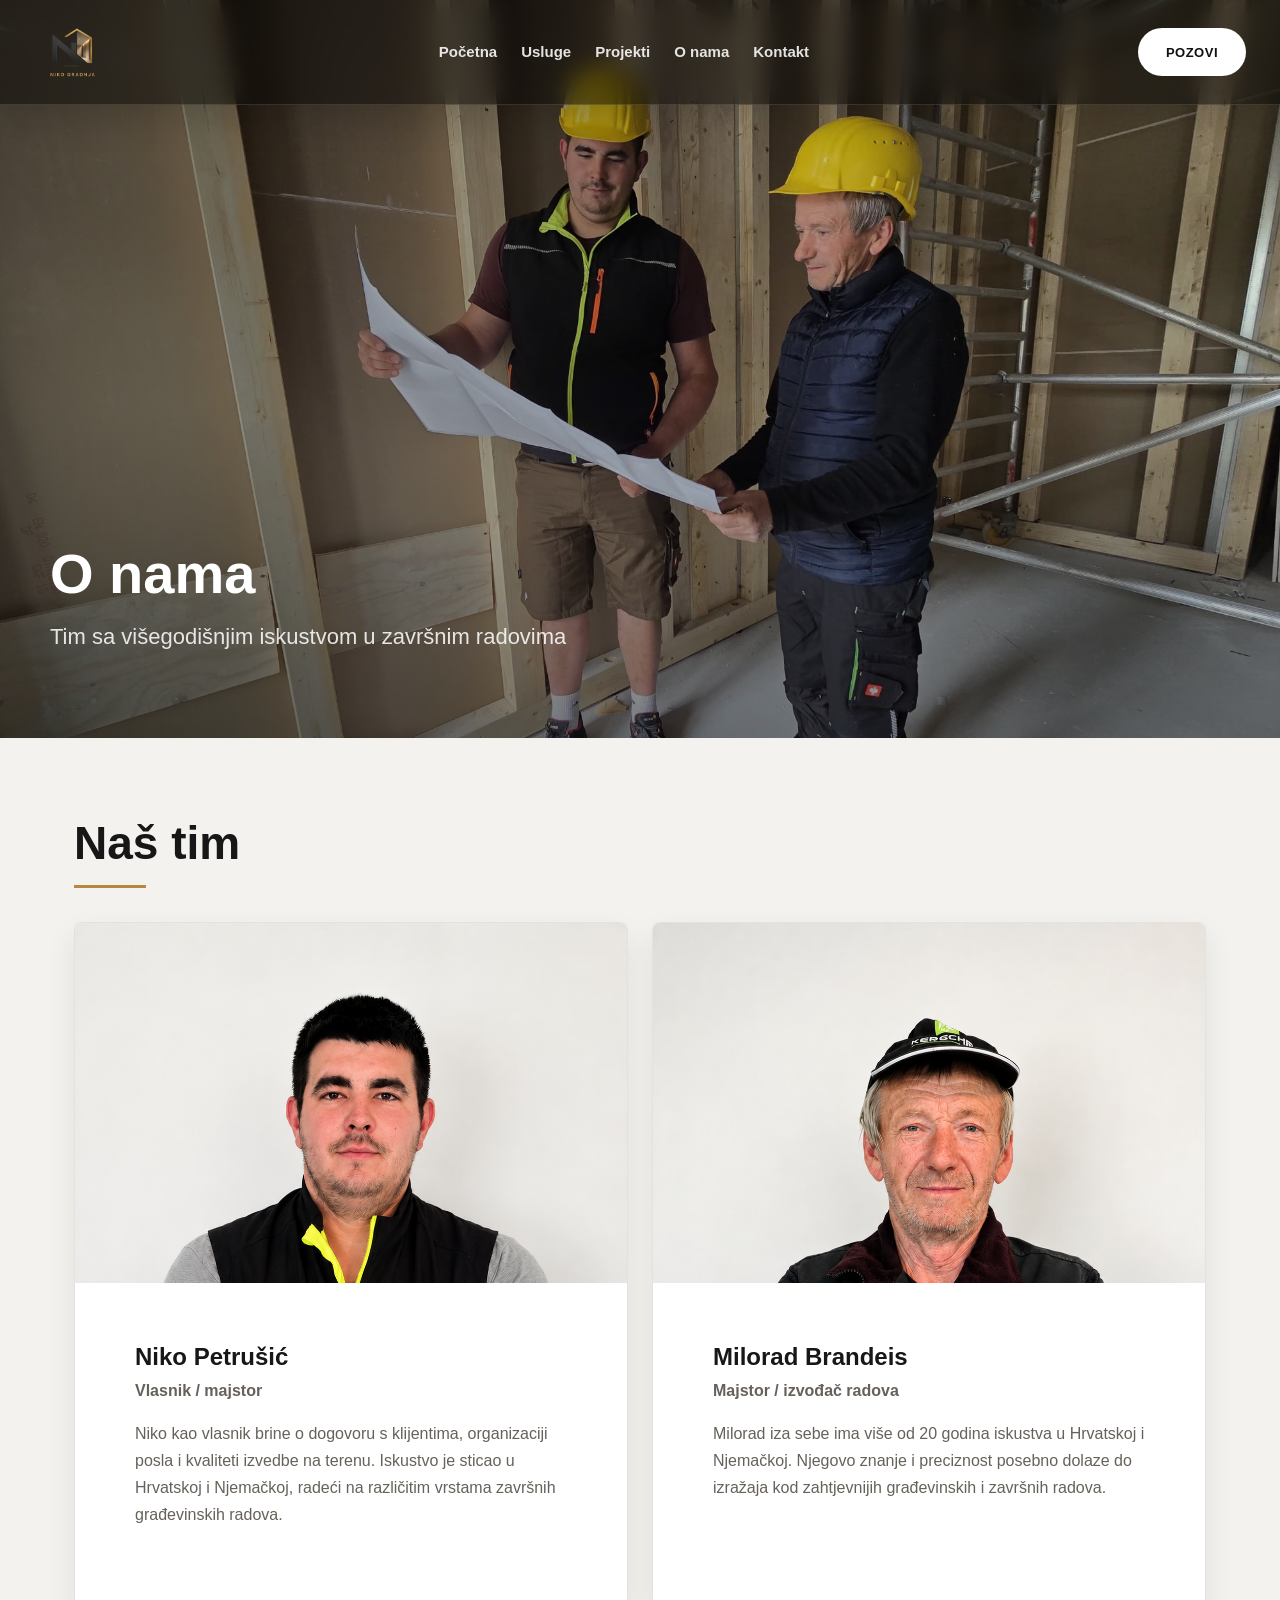
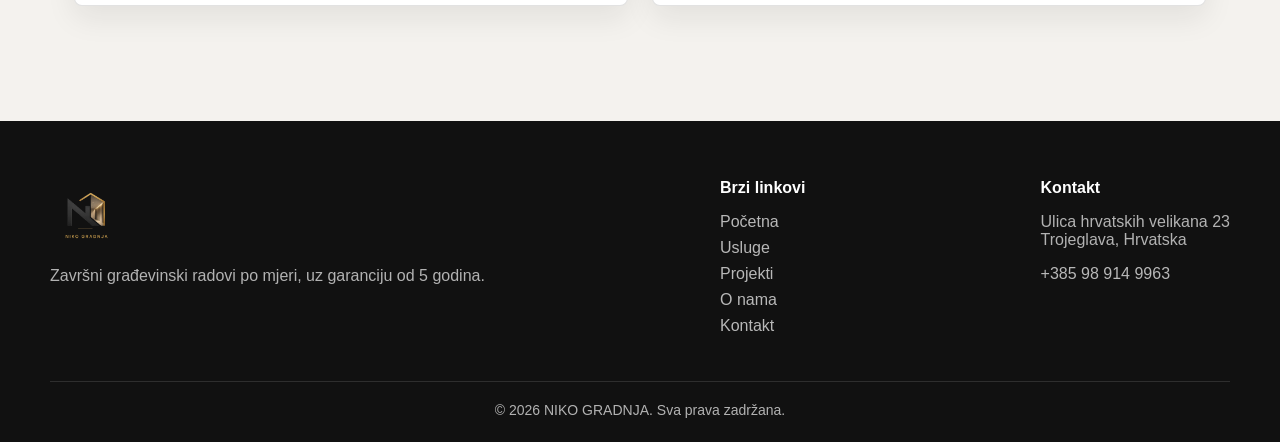
==== about.html @ 921793e4 "Add NIKO GRADNJA website" ====
<!DOCTYPE html>
<html lang="hr">

<head>
  <meta charset="UTF-8">
  <meta name="viewport" content="width=device-width, initial-scale=1.0">
  <title>O nama | NIKO GRADNJA</title>
  <meta name="description" content="Upoznajte NIKO GRADNJA tim sa iskustvom u Hrvatskoj i Njemačkoj, specijaliziran za knauf radove, keramiku i rohbau radove.">
  <link rel="stylesheet" href="style.css">
</head>

<body>

<header class="navbar">

  <div class="logo">
    <img src="logo-niko-gradnja.png" alt="NIKO GRADNJA Logo">
  </div>

  <nav>
    <ul class="nav-links">
      <li><a href="index.html">Početna</a></li>
      <li><a href="services.html">Usluge</a></li>
      <li><a href="projects.html">Projekti</a></li>
      <li><a href="about.html">O nama</a></li>
      <li><a href="index.html#contact">Kontakt</a></li>
    </ul>
  </nav>

  <a href="index.html#contact" class="nav-btn">Pozovi</a>
<button class="menu-toggle" type="button" aria-label="Otvori meni" aria-expanded="false">
  <span></span>
  <span></span>
  <span></span>
</button>
</header>

<section class="hero">

  <img src="onama.JPG" class="hero-img" alt="NIKO GRADNJA tim na objektu">

  <div class="hero-content">

    <h1>O nama</h1>

    <p>
      Tim sa višegodišnjim iskustvom u završnim radovima
    </p>

  </div>

</section>


<section class="team-section">

  <h2>Naš tim</h2>

  <div class="team-grid">

    <div class="team-card">
      <img src="vlasnik.png" alt="Vlasnik NIKO GRADNJA">
      <div class="team-text">
        <h3>Niko Petrušić</h3>
        <p class="team-role">Vlasnik / majstor</p>
        <p>
            Niko kao vlasnik brine o dogovoru s klijentima, organizaciji posla i kvaliteti
            izvedbe na terenu. Iskustvo je sticao u Hrvatskoj i Njemačkoj, radeći na
            različitim vrstama završnih građevinskih radova.
        </p>
      </div>
    </div>

    <div class="team-card">
      <img src="radnik1.png" alt="Radnik NIKO GRADNJA">
      <div class="team-text">
        <h3>Milorad Brandeis</h3>
        <p class="team-role">Majstor / izvođač radova</p>
        <p>
          Milorad iza sebe ima više od 20 godina iskustva u Hrvatskoj i Njemačkoj.
          Njegovo znanje i preciznost posebno dolaze do izražaja kod zahtjevnijih
          građevinskih i završnih radova.
        </p>
      </div>
    </div>

  </div>

</section>
  <footer class="footer">

  <div class="footer-content">

    <div>
      <div class="footer-logo">
        <img src="logo-niko-gradnja.png" alt="NIKO GRADNJA Logo">
      </div>

      <p>Završni građevinski radovi po mjeri, uz garanciju od 5 godina.</p>
    </div>

    <div>
      <h4>Brzi linkovi</h4>
      <a href="index.html">Početna</a><br>
      <a href="services.html">Usluge</a><br>
      <a href="projects.html">Projekti</a><br>
      <a href="about.html">O nama</a><br>
      <a href="index.html#contact">Kontakt</a>
    </div>

    <div>
      <h4>Kontakt</h4>
      <p>Ulica hrvatskih velikana 23<br>Trojeglava, Hrvatska</p>
      <p><a href="tel:+385989149963">+385 98 914 9963</a></p>
    </div>

  </div>

  <p class="footer-bottom">
    © 2026 NIKO GRADNJA. Sva prava zadržana.
  </p>

</footer>


<script src="script.js"></script>
</body>
</html>
---- style.css ----
/* GLOBAL */
:root {
  --bg: #f4f2ee;
  --surface: #ffffff;
  --surface-soft: #ebe7df;
  --ink: #171717;
  --muted: #66615a;
  --line: rgba(23, 23, 23, 0.12);
  --gold: #b8893d;
  --gold-dark: #8c6428;
  --charcoal: #111111;
  --shadow: 0 18px 45px rgba(20, 20, 20, 0.12);
  --section: clamp(72px, 9vw, 120px);
  --container: 1180px;
}

* {
  box-sizing: border-box;
}

html {
  scroll-behavior: smooth;
}

body {
  margin: 0;
  padding: 0;
  overflow-x: hidden;
  font-family: "Segoe UI", Arial, sans-serif;
  background: var(--bg);
  color: var(--ink);
}

img,
video {
  max-width: 100%;
  display: block;
}

a {
  color: inherit;
}

/* PRELOADER */
.site-preloader {
  position: fixed;
  inset: 0;
  z-index: 9999;
  display: grid;
  place-items: center;
  background:
    radial-gradient(circle at center, rgba(184, 137, 61, 0.18), transparent 34%),
    var(--charcoal);
  opacity: 1;
  visibility: visible;
  transition: opacity 0.55s ease, visibility 0.55s ease;
}

.preloader-logo {
  position: relative;
  width: min(360px, 78vw);
  min-height: 300px;
  display: flex;
  flex-direction: column;
  align-items: center;
  justify-content: center;
  border: 1px solid rgba(184, 137, 61, 0.38);
  border-top: 0;
  border-radius: 8px;
  background: rgba(255, 255, 255, 0.06);
  box-shadow: 0 24px 70px rgba(0, 0, 0, 0.35);
  animation: logoReveal 1.4s ease both;
  padding: 36px 28px 30px;
  margin-top: 64px;
}

.preloader-logo::before,
.preloader-logo::after {
  content: "";
  position: absolute;
  top: -36px;
  width: 52%;
  height: 3px;
  background: linear-gradient(90deg, var(--gold-dark), var(--gold));
  box-shadow: 0 0 18px rgba(184, 137, 61, 0.35);
}

.preloader-logo::before {
  left: 50%;
  transform: translateX(-100%) rotate(-32deg);
  transform-origin: right center;
}

.preloader-logo::after {
  right: 50%;
  transform: translateX(100%) rotate(32deg);
  transform-origin: left center;
}

.preloader-mark {
  width: min(300px, 64vw);
  display: grid;
  justify-items: center;
}

.preloader-mark img {
  width: 100%;
  height: auto;
  filter: drop-shadow(0 16px 22px rgba(0, 0, 0, 0.4));
}

.site-preloader.preloader-hidden {
  opacity: 0;
  visibility: hidden;
  pointer-events: none;
}

@keyframes logoReveal {
  0% {
    opacity: 0;
    transform: scale(0.86);
  }

  55% {
    opacity: 1;
    transform: scale(1.04);
  }

  100% {
    opacity: 1;
    transform: scale(1);
  }
}

@media (prefers-reduced-motion: reduce) {
  .preloader-logo {
    animation: none;
  }
}

/* NAVBAR */
.navbar {
  position: fixed;
  top: 0;
  left: 0;
  width: 100%;
  min-height: 100px;
  padding: 14px 34px;
  display: flex;
  justify-content: space-between;
  align-items: center;
  gap: 22px;
  z-index: 1000;
  color: white;
  background: rgba(0, 0, 0, 0.48);
  border-bottom: 1px solid rgba(255, 255, 255, 0.12);
  backdrop-filter: blur(12px);
  box-shadow: 0 14px 35px rgba(0, 0, 0, 0.16);
}

.logo {
  display: flex;
  align-items: center;
  flex: 0 0 auto;
}

.logo img {
  height: 76px;
  width: auto;
  object-fit: contain;
}


.nav-links {
  list-style: none;
  display: flex;
  align-items: center;
  gap: 24px;
  margin: 0;
  padding: 0;
}

.nav-links a {
  text-decoration: none;
  color: rgba(255, 255, 255, 0.88);
  font-size: 15px;
  font-weight: 600;
  letter-spacing: 0;
  transition: 0.25s ease;
}

.nav-links a:hover {
  color: #d1a154;
}

.nav-btn {
  display: inline-flex;
  align-items: center;
  justify-content: center;
  min-height: 48px;
  padding: 0 28px;
  border-radius: 50px;
  background: white;
  color: #111;
  text-decoration: none;
  font-size: 13px;
  font-weight: 800;
  text-transform: uppercase;
  letter-spacing: 0.5px;
  transition: 0.25s ease;
}

.nav-btn:hover {
  background: var(--gold);
  color: white;
  transform: translateY(-2px);
}
.menu-toggle {
  display: none;
  width: 46px;
  height: 46px;
  border: 0;
  border-radius: 6px;
  background: rgba(255, 255, 255, 0.12);
  cursor: pointer;
}

.menu-toggle span {
  display: block;
  width: 24px;
  height: 2px;
  margin: 5px auto;
  background: white;
  transition: 0.25s ease;
}

/* HERO */
.hero {
  position: relative;
  min-height: 82vh;
  overflow: hidden;
  display: flex;
  align-items: flex-end;
  justify-content: flex-start;
  padding: 150px max(24px, calc((100vw - var(--container)) / 2)) 84px;
  background: var(--charcoal);
}

.hero-video,
.hero-img,
.hero-slider {
  position: absolute;
  inset: 0;
  width: 100%;
  height: 100%;
  object-fit: cover;
}

.hero-video {
  filter: brightness(1.18) contrast(1.06) saturate(1.08);
}

.hero-person-image {
  object-position: center 10%;
}

.hero-slider {
  overflow: hidden;
}

.hero-slide {
  position: absolute;
  inset: 0;
  width: 100%;
  height: 100%;
  object-fit: cover;
  opacity: 0;
  transform: scale(1.04);
  animation: heroSlideshow 18s infinite;
}

.hero-slide-1 {
  animation-delay: 0s;
  object-position: center 20%;
}

.hero-slide-2 {
  animation-delay: 6s;
  object-position: center 35%;
}

.hero-slide-3 {
  animation-delay: 12s;
  object-position: center center;
}

@keyframes heroSlideshow {
  0% {
    opacity: 0;
  }

  8% {
    opacity: 1;
  }

  33% {
    opacity: 1;
  }

  41% {
    opacity: 0;
  }

  100% {
    opacity: 0;
  }
}

.hero-img {
  object-position: center 10%;
}

.hero::after {
  content: "";
  position: absolute;
  inset: 0;
  z-index: 1;
  background:
    linear-gradient(90deg, rgba(0, 0, 0, 0.52), rgba(0, 0, 0, 0.22) 55%, rgba(0, 0, 0, 0.08)),
    linear-gradient(0deg, rgba(0, 0, 0, 0.32), rgba(0, 0, 0, 0.02) 45%);
}

.hero-subpage .hero-video {
  filter: brightness(0.9) contrast(1.04) saturate(1.02);
}

.hero-subpage::after {
  background:
    linear-gradient(90deg, rgba(0, 0, 0, 0.64), rgba(0, 0, 0, 0.34) 55%, rgba(0, 0, 0, 0.18)),
    linear-gradient(0deg, rgba(0, 0, 0, 0.5), rgba(0, 0, 0, 0.1) 48%);
}

.hero-content {
  position: relative;
  z-index: 2;
  max-width: 760px;
  color: white;
  text-align: left;
}

.hero-content h1 {
  max-width: 720px;
  margin: 0 0 18px;
  font-size: clamp(30px, 6vw, 56px);
  line-height: 0.98;
  font-weight: 800;
  letter-spacing: 0;
}

.hero-content p {
  max-width: 560px;
  margin: 0;
  font-size: clamp(17px, 1.8vw, 22px);
  line-height: 1.55;
  color: rgba(255, 255, 255, 0.86);
}
.guarantee-stamp {
  position: absolute;
  right: 7%;
  bottom: 80px;
  z-index: 3;
  width: 154px;
  height: 154px;
  display: flex;
  flex-direction: column;
  align-items: center;
  justify-content: center;
  gap: 4px;
  text-align: center;
  border: 2px solid rgba(209, 161, 84, 0.95);
  border-radius: 50%;
  background:
    radial-gradient(circle, rgba(20, 20, 20, 0.78), rgba(0, 0, 0, 0.5));
  color: #f2d28c;
  text-transform: uppercase;
  font-weight: 800;
  transform: rotate(-8deg);
  box-shadow:
    0 18px 40px rgba(0, 0, 0, 0.32),
    inset 0 0 22px rgba(209, 161, 84, 0.14);
  backdrop-filter: blur(6px);
}

.guarantee-stamp::before {
  content: "";
  position: absolute;
  inset: 9px;
  border: 1px dashed rgba(242, 210, 140, 0.75);
  border-radius: 50%;
}

.guarantee-stamp::after {
  content: "";
  position: absolute;
  inset: 17px;
  border: 1px solid rgba(242, 210, 140, 0.25);
  border-radius: 50%;
}

.guarantee-stamp span,
.guarantee-stamp strong {
  position: relative;
  z-index: 1;
}

.guarantee-stamp span {
  font-size: 13px;
  line-height: 1;
  letter-spacing: 1.4px;
}

.guarantee-stamp strong {
  display: block;
  font-size: 58px;
  line-height: 0.82;
  color: #ffffff;
  letter-spacing: 0;
}

/* INDEX USLUGE */
.services {
  max-width: var(--container);
  margin: 0 auto;
  padding: var(--section) 24px;
  text-align: left;
}

.usluge p,
.gallery h2,
.why-us h2,
.contact h2,
.about-page h2 {
  margin: 0 0 34px;
  font-size: clamp(30px, 4vw, 46px);
  line-height: 1.1;
  font-weight: 800;
  letter-spacing: 0;
  color: var(--ink);
}

.usluge p::after,
.gallery h2::after,
.why-us h2::after,
.contact h2::after,
.about-page h2::after {
  content: "";
  display: block;
  width: 72px;
  height: 3px;
  margin-top: 16px;
  background: var(--gold);
}

.services-grid {
  display: grid;
  grid-template-columns: repeat(3, 1fr);
  gap: 22px;
}

.service-card {
  position: relative;
  overflow: hidden;
  min-height: 390px;
  display: flex;
  flex-direction: column;
  background: var(--surface);
  border: 1px solid var(--line);
  border-radius: 8px;
  box-shadow: 0 12px 30px rgba(20, 20, 20, 0.08);
  transition: 0.25s ease;
}

.service-card:hover {
  transform: translateY(-6px);
  box-shadow: var(--shadow);
}

.service-card img {
  width: 100%;
  height: 245px;
  object-fit: cover;
}

.service-card h3 {
  margin: 24px 22px 10px;
  font-size: 22px;
  line-height: 1.2;
}

.service-card p {
  margin: 0;
  padding: 0 22px 26px;
  color: var(--muted);
  font-size: 15px;
  line-height: 1.65;
}

/* SERVICES PAGE */
.services-page {
  max-width: var(--container);
  margin: 0 auto;
  padding: calc(var(--section) + 56px) 24px var(--section);
  display: grid;
  grid-template-columns: repeat(3, 1fr);
  gap: 22px;
}

.services-page .service-row,
.services-page .service-row.reverse {
  display: block;
  overflow: hidden;
  background: var(--surface);
  border: 1px solid var(--line);
  border-radius: 8px;
  box-shadow: 0 12px 30px rgba(20, 20, 20, 0.08);
}

.services-page .service-image img {
  width: 100%;
  height: 260px;
  object-fit: cover;
  object-position: top;
}

.services-page .service-text {
  padding: 26px;
  text-align: left;
}

.services-page .service-text h2 {
  margin: 0 0 12px;
  font-size: 24px;
  line-height: 1.2;
}

.services-page .service-text p {
  margin: 0;
  color: var(--muted);
  font-size: 15px;
  line-height: 1.7;
}

/* WHY SECTION */
.why-us {
  padding: var(--section) 24px;
  background: var(--surface-soft);
}

.why-us h2 {
  max-width: var(--container);
  margin-left: auto;
  margin-right: auto;
  text-align: left;
}

.why-layout {
  max-width: var(--container);
  margin: 0 auto;
  display: grid;
  grid-template-columns: 1.05fr 0.95fr;
  gap: 28px;
  align-items: stretch;
}

.why-grid {
  display: grid;
  grid-template-columns: repeat(2, 1fr);
  gap: 18px;
}

.why-card {
  background: rgba(255, 255, 255, 0.78);
  padding: 26px;
  border-radius: 8px;
  border: 1px solid rgba(23, 23, 23, 0.1);
  box-shadow: 0 10px 24px rgba(20, 20, 20, 0.06);
  transition: 0.25s ease;
}

.why-card:hover {
  transform: translateY(-4px);
  background: white;
}

.why-icon {
  width: 46px;
  height: 46px;
  display: grid;
  place-items: center;
  margin-bottom: 18px;
  border-radius: 8px;
  background: #171717;
  font-size: 24px;
}

.why-card h3 {
  margin: 0 0 12px;
  font-size: 21px;
  line-height: 1.25;
  color: var(--ink);
}

.why-card p {
  margin: 0;
  color: var(--muted);
  font-size: 15px;
  line-height: 1.7;
}

.why-image {
  overflow: hidden;
  min-height: 100%;
  border-radius: 8px;
  box-shadow: var(--shadow);
}

.why-image img {
  width: 100%;
  height: 100%;
  object-fit: cover;
}

/* STATS */
.stats {
  display: grid;
  grid-template-columns: repeat(3, 1fr);
  gap: 1px;
  padding: 0 24px;
  background: var(--charcoal);
  color: white;
  text-align: center;
}

.stat {
  padding: 54px 20px;
  background: #151515;
}

.stat h3 {
  margin: 0;
  color: var(--gold);
  font-size: clamp(38px, 4vw, 56px);
  line-height: 1;
}

.stat p {
  margin: 10px 0 0;
  color: rgba(255, 255, 255, 0.72);
  font-size: 15px;
}

/* INDEX GALLERY */
.gallery {
  max-width: var(--container);
  margin: 0 auto;
  padding: var(--section) 24px;
  text-align: left;
}

.gallery .gallery-grid {
  display: grid;
  grid-template-columns: repeat(4, 1fr);
  gap: 16px;
}

.gallery .gallery-grid img {
  width: 100%;
  height: 260px;
  object-fit: cover;
  border-radius: 8px;
  cursor: pointer;
  box-shadow: 0 12px 30px rgba(20, 20, 20, 0.1);
  transition: 0.25s ease;
}

.gallery .gallery-grid img:hover {
  transform: translateY(-4px);
}

/* ABOUT PAGE */
.about-page {
  max-width: 900px;
  margin: 0 auto;
  padding: var(--section) 24px;
  text-align: left;
}

.about-page p {
  margin: 0;
  color: var(--muted);
  font-size: 18px;
  line-height: 1.8;
}

/* PROJECTS PAGE */
.projects-gallery {
  padding: var(--section) 24px;
  background: var(--bg);
}

.projects-gallery .gallery-grid {
  max-width: var(--container);
  margin: 0 auto;
  display: grid;
  grid-template-columns: repeat(3, 1fr);
  gap: 20px;
}

.projects-gallery .gallery-grid img {
  width: 100%;
  height: 340px;
  object-fit: cover;
  border-radius: 8px;
  cursor: pointer;
  box-shadow: 0 12px 30px rgba(20, 20, 20, 0.1);
  transition: 0.25s ease;
}

.projects-gallery .gallery-grid img:hover {
  transform: translateY(-5px);
  box-shadow: var(--shadow);
}

/* CONTACT */
.contact {
  padding: var(--section) 24px;
  text-align: center;
  background: #f5f5f5;
}

.contact h2,
.contact > p,
.contact-info {
  max-width: 760px;
  margin-left: auto;
  margin-right: auto;
}

.contact h2::after {
  margin-left: auto;
  margin-right: auto;
}

.contact > p {
  color: var(--muted);
  font-size: 18px;
  line-height: 1.7;
}

.contact-info {
  margin-top: 28px;
  margin-bottom: 30px;
  line-height: 2;
}

.contact-info p {
  margin: 8px 0;
  color: #333;
  font-size: 17px;
  line-height: 1.7;
}

.contact-info a {
  color: var(--gold-dark);
  text-decoration: none;
  font-weight: 800;
}

.whatsapp-btn {
  display: inline-flex;
  align-items: center;
  justify-content: center;
  min-height: 52px;
  padding: 0 30px;
  border-radius: 50px;
  background: #1fa855;
  color: white;
  text-decoration: none;
  font-weight: 800;
  transition: 0.25s ease;
}

.whatsapp-btn:hover {
  background: #178846;
  transform: translateY(-2px);
}

/* FOOTER */
.footer {
  padding: 58px 24px 24px;
  background: #111;
  color: white;
}

.footer-content {
  max-width: var(--container);
  margin: 0 auto;
  display: flex;
  justify-content: space-between;
  align-items: flex-start;
  flex-wrap: wrap;
  gap: 34px;
}

.footer-logo img {
  height: 72px;
  width: auto;
  object-fit: contain;
  margin-bottom: 12px;
}

.footer p {
  color: rgba(255, 255, 255, 0.68);
}

.footer h4 {
  margin: 0 0 16px;
}

.footer a {
  display: inline-block;
  margin-bottom: 8px;
  color: rgba(255, 255, 255, 0.7);
  text-decoration: none;
  transition: 0.25s ease;
}

.footer a:hover {
  color: var(--gold);
}

.footer-bottom {
  max-width: var(--container);
  margin: 38px auto 0;
  padding-top: 20px;
  border-top: 1px solid rgba(255, 255, 255, 0.12);
  text-align: center;
  font-size: 14px;
  color: rgba(255, 255, 255, 0.42);
}

/* GALLERY MODAL */
.modal {
  display: none;
  position: fixed;
  z-index: 9999;
  inset: 0;
  background: rgba(0, 0, 0, 0.92);
  justify-content: center;
  align-items: center;
  padding: 24px;
}

.modal-content {
  max-width: min(1000px, 88vw);
  max-height: 86vh;
  border-radius: 8px;
}

.close {
  position: absolute;
  top: 22px;
  right: 34px;
  color: white;
  font-size: 44px;
  font-weight: bold;
  cursor: pointer;
}

.prev,
.next {
  position: absolute;
  top: 50%;
  transform: translateY(-50%);
  color: white;
  font-size: 48px;
  cursor: pointer;
  padding: 18px;
  user-select: none;
}

.prev {
  left: 22px;
}

.next {
  right: 22px;
}

/* RESPONSIVE */
@media (max-width: 980px) {
  .navbar {
    min-height: 88px;
    padding: 12px 24px;
    gap: 16px;
  }

  .nav-links {
    gap: 14px;
  }

  .nav-links a {
    white-space: nowrap;
    font-size: 14px;
  }

  .services-grid,
  .services-page,
  .projects-gallery .gallery-grid {
    grid-template-columns: repeat(2, 1fr);
  }

  .why-layout {
    grid-template-columns: 1fr;
  }

  .gallery .gallery-grid {
    grid-template-columns: repeat(2, 1fr);
  }
}

@media (max-width: 720px) {
  .navbar {
    min-height: auto;
    padding: 14px 20px;
  }

  .logo img {
    height: 58px;
  }

  .nav-links,
  .nav-btn {
    display: none;
  }

  .hero {
    min-height: 74vh;
    align-items: flex-end;
    padding: 140px 20px 54px;
  }

  .hero::after {
    background:
      linear-gradient(0deg, rgba(0, 0, 0, 0.5), rgba(0, 0, 0, 0.12)),
      linear-gradient(90deg, rgba(0, 0, 0, 0.42), rgba(0, 0, 0, 0.12));
  }

  .services,
  .why-us,
  .gallery,
  .about-page,
  .projects-gallery,
  .contact {
    padding-left: 18px;
    padding-right: 18px;
  }

  .services-grid,
  .services-page,
  .why-grid,
  .gallery .gallery-grid,
  .projects-gallery .gallery-grid,
  .stats {
    grid-template-columns: 1fr;
  }

  .service-card,
  .services-page .service-row {
    min-height: auto;
  }

  .service-card img,
  .services-page .service-image img,
  .gallery .gallery-grid img,
  .projects-gallery .gallery-grid img {
    height: 250px;
  }

  .whatsapp-btn {
    width: 100%;
    max-width: 360px;
  }

  .footer-content {
    display: block;
  }

  .navbar {
    flex-wrap: wrap;
  }

  .navbar nav {
    display: none;
    width: 100%;
  }

  .navbar.nav-open nav {
    display: block;
  }

  .nav-links {
    display: flex;
    flex-direction: column;
    align-items: flex-start;
    gap: 0;
    padding: 16px 0 4px;
  }

  .nav-links li {
    width: 100%;
  }

  .nav-links a {
    display: block;
    width: 100%;
    padding: 12px 0;
  }

  .nav-btn {
    display: none;
  }

  .menu-toggle {
    display: block;
  }

  .guarantee-stamp {
    right: 18px;
    bottom: 22px;
    width: 106px;
    height: 106px;
    gap: 2px;
  }

  .guarantee-stamp::before {
    inset: 7px;
  }

  .guarantee-stamp::after {
    inset: 13px;
  }

  .guarantee-stamp span {
    font-size: 9px;
    letter-spacing: 1px;
  }

  .guarantee-stamp strong {
    font-size: 38px;
  }
}

@media (max-width: 420px) {
  .hero-content h1 {
    font-size: 40px;
  }

  .service-card img,
  .services-page .service-image img,
  .gallery .gallery-grid img,
  .projects-gallery .gallery-grid img {
    height: 220px;
  }
}
.team-section {
  max-width: var(--container);
  margin: 0 auto;
  padding: 80px 24px var(--section);
}

.team-section h2 {
  margin: 0 0 34px;
  font-size: clamp(30px, 4vw, 46px);
  line-height: 1.1;
  font-weight: 800;
}

.team-section h2::after {
  content: "";
  display: block;
  width: 72px;
  height: 3px;
  margin-top: 16px;
  background: var(--gold);
}

.team-grid {
  display: grid;
  grid-template-columns: repeat(2, 1fr);
  gap: 24px;
}

.team-card {
  overflow: hidden;
  background: var(--surface);
  border: 1px solid var(--line);
  border-radius: 8px;
  box-shadow: 0 12px 30px rgba(20, 20, 20, 0.08);
}

.team-card img {
  width: 100%;
  height: 360px;
  object-fit: cover;
  object-position: center top;
}


.team-text {
  padding: 60px;
}

.team-text h3 {
  margin: 0 0 6px;
  font-size: 24px;
}

.team-role {
  margin: 0 0 16px;
  color: var(--gold-dark);
  font-weight: 800;
}

.team-text p {
  color: var(--muted);
  line-height: 1.7;
}

@media (max-width: 720px) {
  .team-grid {
    grid-template-columns: 1fr;
  }

  .team-card img {
    height: 300px;
  }
}
/* PROJECT CATEGORIES - horizontal scroll */
.project-category {
  max-width: var(--container);
  margin: 0 auto 64px;
}

.project-category h2 {
  margin: 0 0 22px;
  font-size: clamp(26px, 3vw, 38px);
  line-height: 1.1;
}

.project-category h2::after {
  content: "";
  display: block;
  width: 64px;
  height: 3px;
  margin-top: 14px;
  background: var(--gold);
}

.project-row {
  display: flex;
  gap: 18px;
  overflow-x: auto;
  padding-bottom: 14px;
  scroll-snap-type: x mandatory;
}

.project-row img {
  flex: 0 0 360px;
  height: 260px;
  object-fit: cover;
  border-radius: 8px;
  cursor: pointer;
  box-shadow: 0 12px 30px rgba(20, 20, 20, 0.1);
  scroll-snap-align: start;
  transition: 0.25s ease;
}

.project-row img:hover {
  transform: translateY(-4px);
}

@media (max-width: 720px) {
  .project-row img {
    flex-basis: 82vw;
    height: 240px;
  }
}
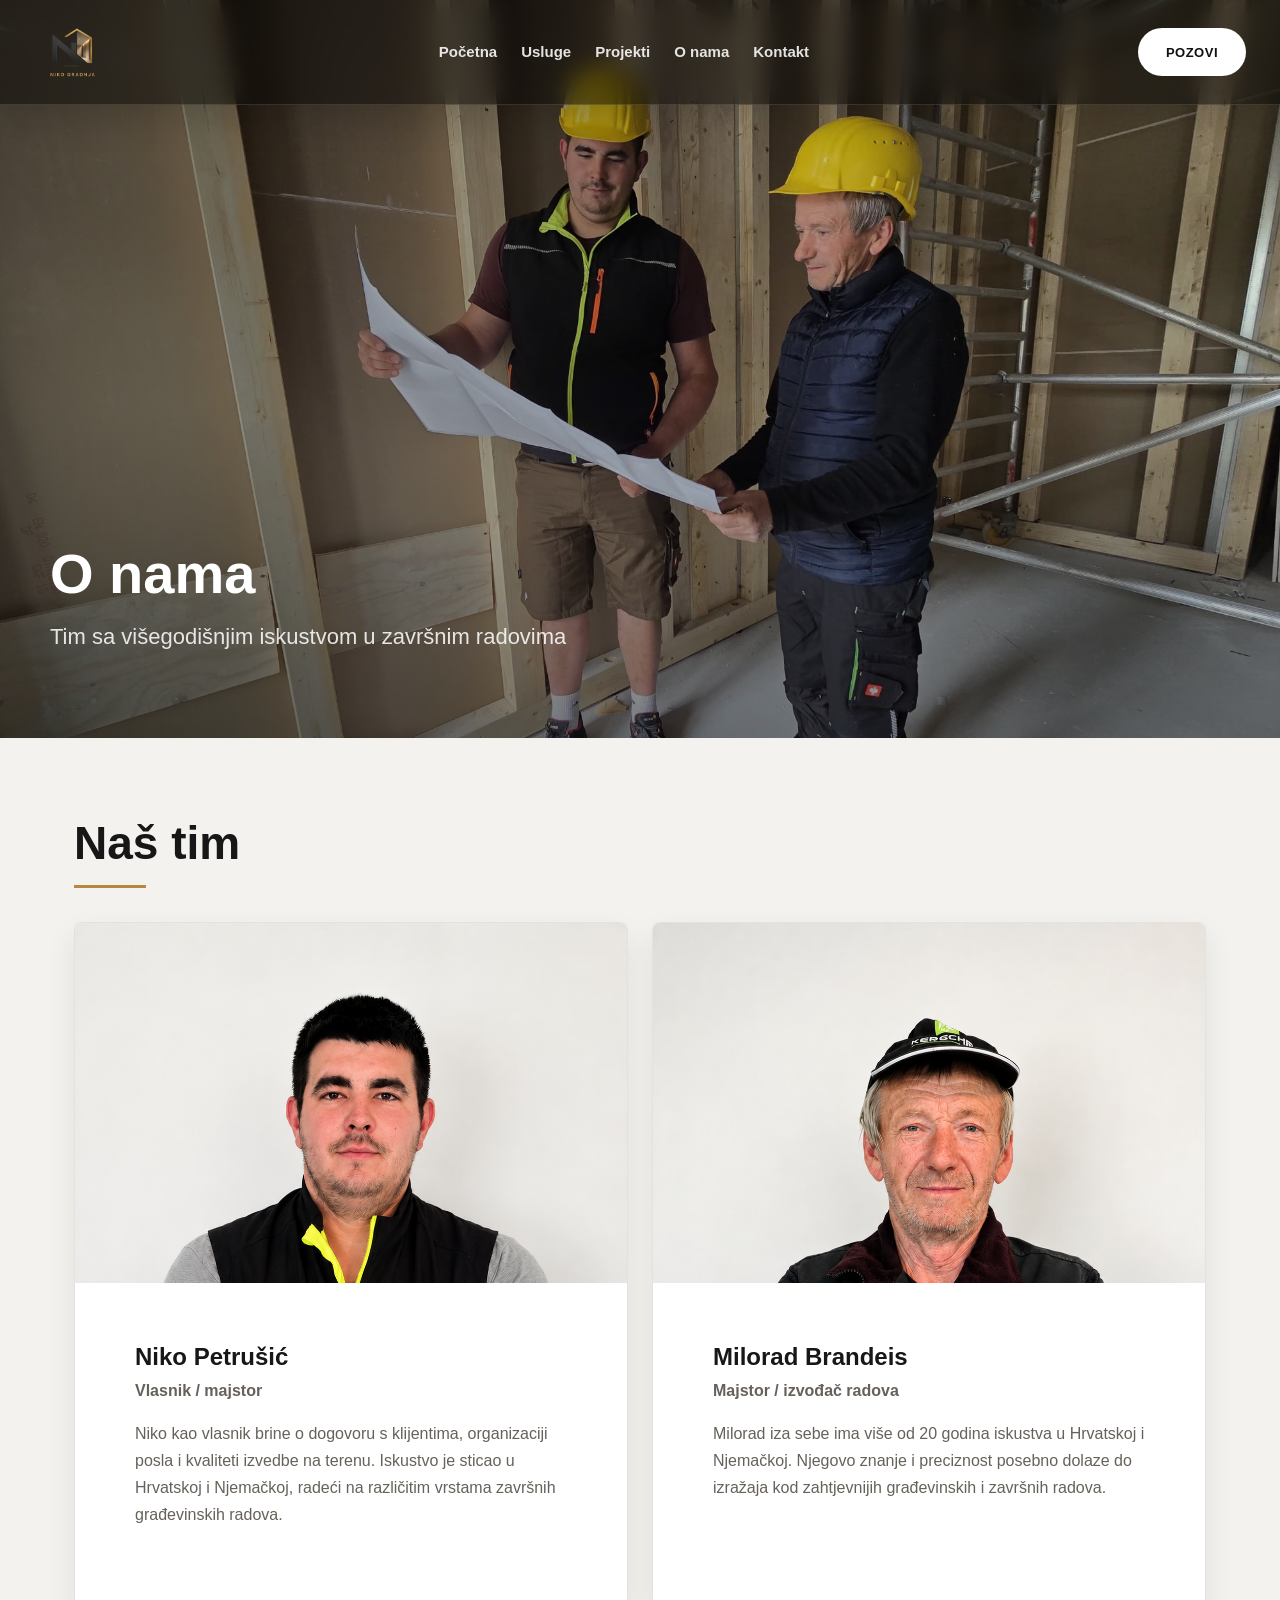
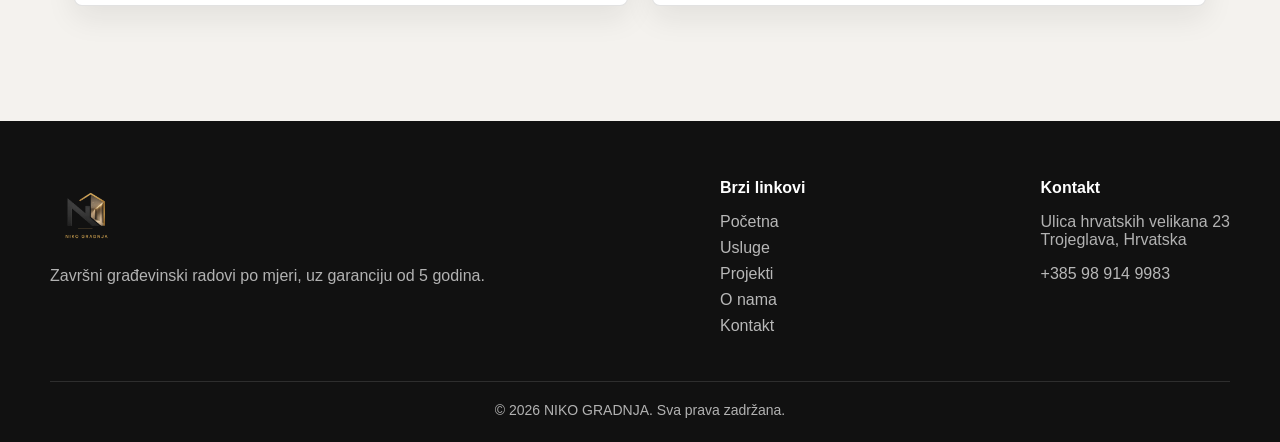
==== commit 49e78b40: "Update phone number" ====
--- a/about.html
+++ b/about.html
@@ -111,7 +111,7 @@
     <div>
       <h4>Kontakt</h4>
       <p>Ulica hrvatskih velikana 23<br>Trojeglava, Hrvatska</p>
-      <p><a href="tel:+385989149963">+385 98 914 9963</a></p>
+      <p><a href="tel:+385989149983">+385 98 914 9983</a></p>
     </div>
 
   </div>
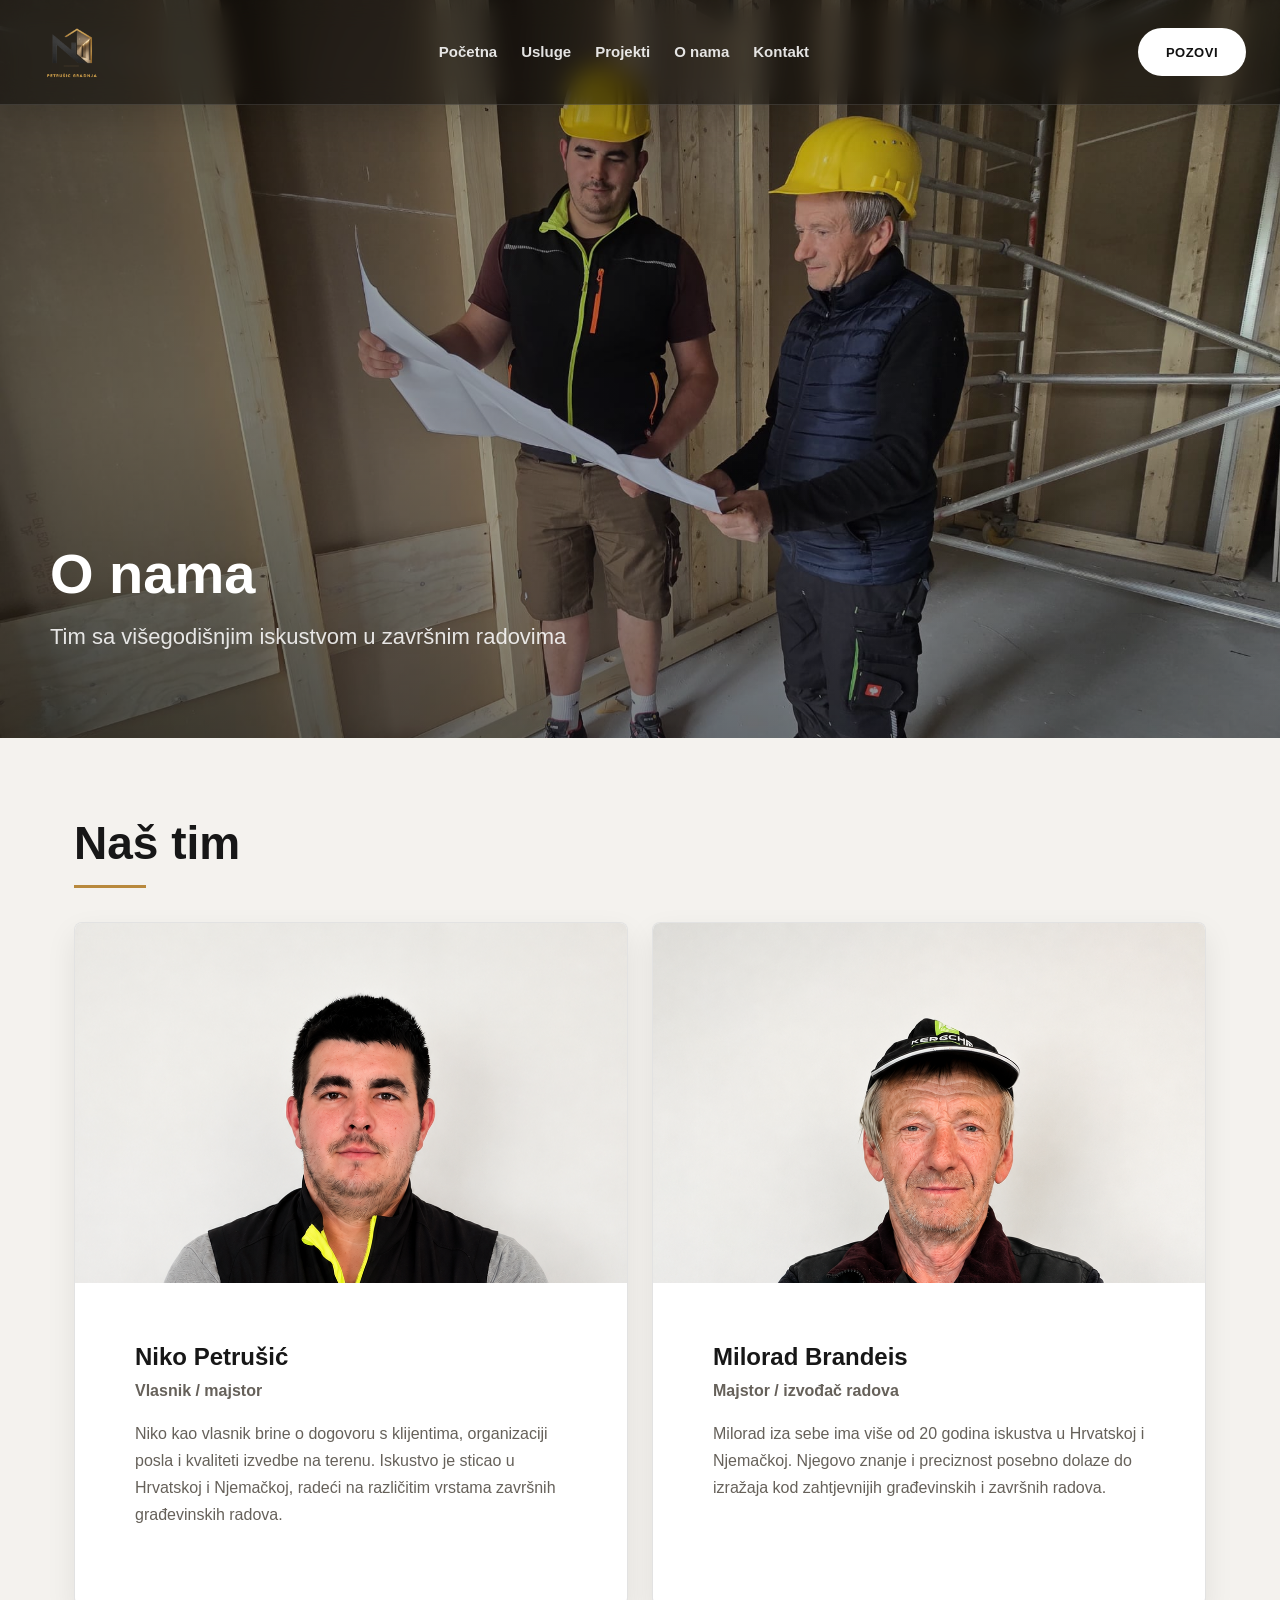
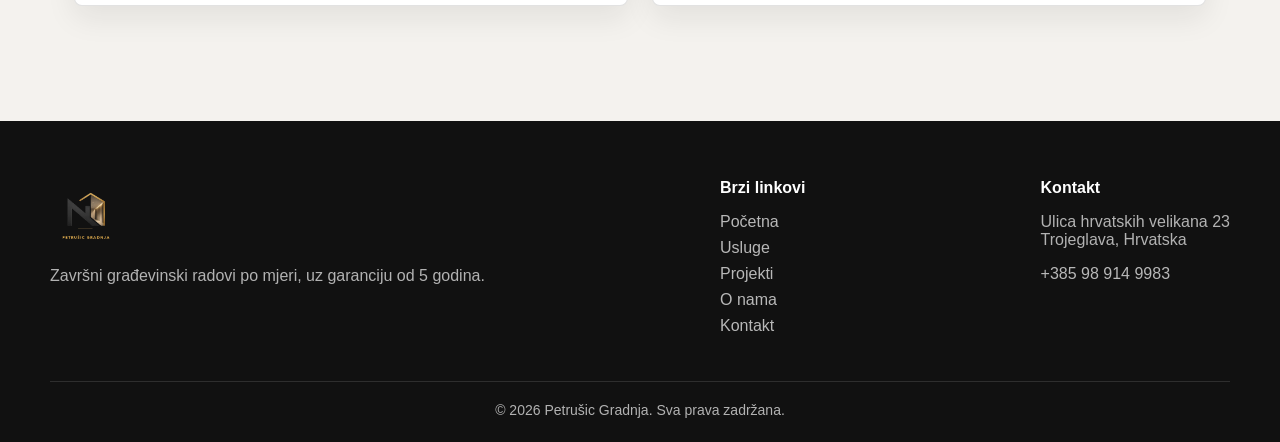
==== commit 35e57349: "Rename site to Petrusic Gradnja" ====
--- a/about.html
+++ b/about.html
@@ -4,8 +4,8 @@
 <head>
   <meta charset="UTF-8">
   <meta name="viewport" content="width=device-width, initial-scale=1.0">
-  <title>O nama | NIKO GRADNJA</title>
-  <meta name="description" content="Upoznajte NIKO GRADNJA tim sa iskustvom u Hrvatskoj i Njemačkoj, specijaliziran za knauf radove, keramiku i rohbau radove.">
+  <title>O nama | Petrušic Gradnja</title>
+  <meta name="description" content="Upoznajte Petrušic Gradnja tim sa iskustvom u Hrvatskoj i Njemačkoj, specijaliziran za knauf radove, keramiku i rohbau radove.">
   <link rel="stylesheet" href="style.css">
 </head>
 
@@ -14,7 +14,7 @@
 <header class="navbar">
 
   <div class="logo">
-    <img src="logo-niko-gradnja.png" alt="NIKO GRADNJA Logo">
+    <img src="logo-petrusic-gradnja.png" alt="Petrušic Gradnja Logo">
   </div>
 
   <nav>
@@ -37,7 +37,7 @@
 
 <section class="hero">
 
-  <img src="onama.JPG" class="hero-img" alt="NIKO GRADNJA tim na objektu">
+  <img src="onama.JPG" class="hero-img" alt="Petrušic Gradnja tim na objektu">
 
   <div class="hero-content">
 
@@ -59,7 +59,7 @@
   <div class="team-grid">
 
     <div class="team-card">
-      <img src="vlasnik.png" alt="Vlasnik NIKO GRADNJA">
+      <img src="vlasnik.png" alt="Vlasnik Petrušic Gradnja">
       <div class="team-text">
         <h3>Niko Petrušić</h3>
         <p class="team-role">Vlasnik / majstor</p>
@@ -72,7 +72,7 @@
     </div>
 
     <div class="team-card">
-      <img src="radnik1.png" alt="Radnik NIKO GRADNJA">
+      <img src="radnik1.png" alt="Radnik Petrušic Gradnja">
       <div class="team-text">
         <h3>Milorad Brandeis</h3>
         <p class="team-role">Majstor / izvođač radova</p>
@@ -93,7 +93,7 @@
 
     <div>
       <div class="footer-logo">
-        <img src="logo-niko-gradnja.png" alt="NIKO GRADNJA Logo">
+        <img src="logo-petrusic-gradnja.png" alt="Petrušic Gradnja Logo">
       </div>
 
       <p>Završni građevinski radovi po mjeri, uz garanciju od 5 godina.</p>
@@ -117,7 +117,7 @@
   </div>
 
   <p class="footer-bottom">
-    © 2026 NIKO GRADNJA. Sva prava zadržana.
+    © 2026 Petrušic Gradnja. Sva prava zadržana.
   </p>
 
 </footer>
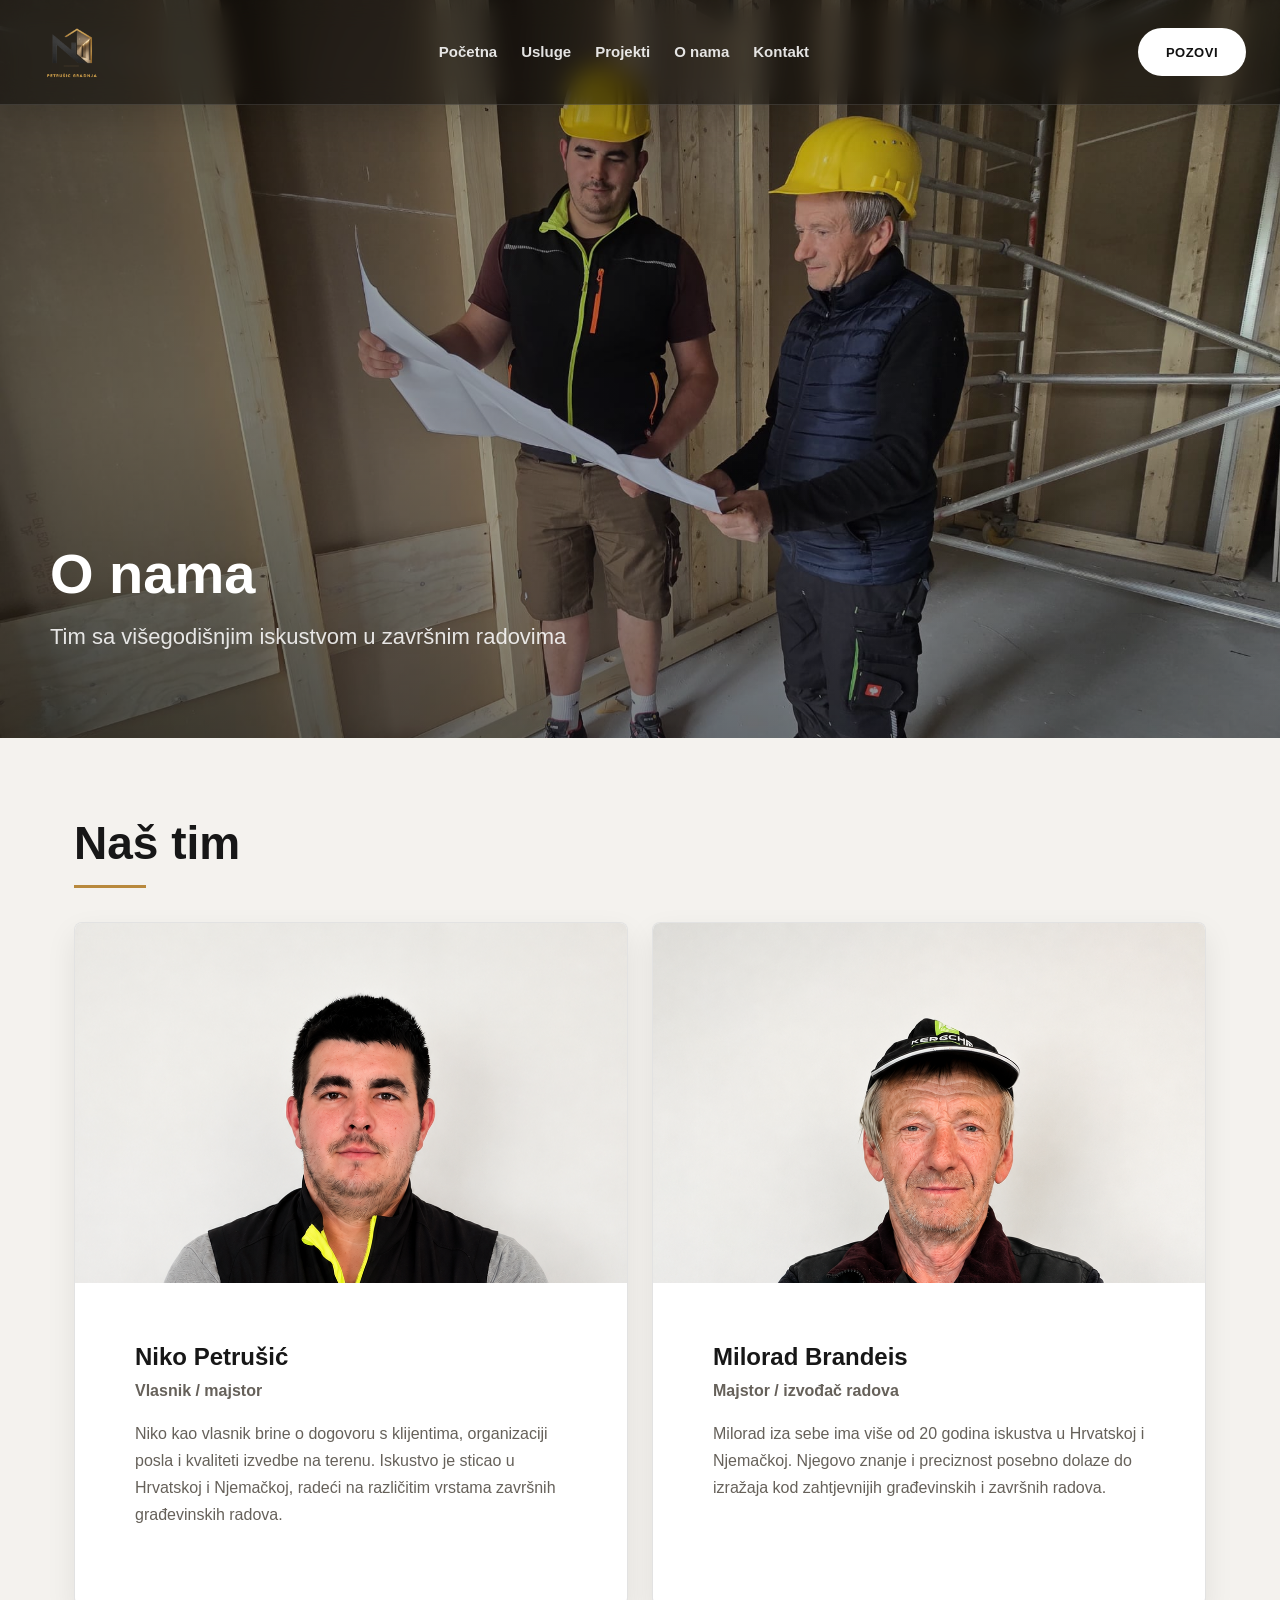
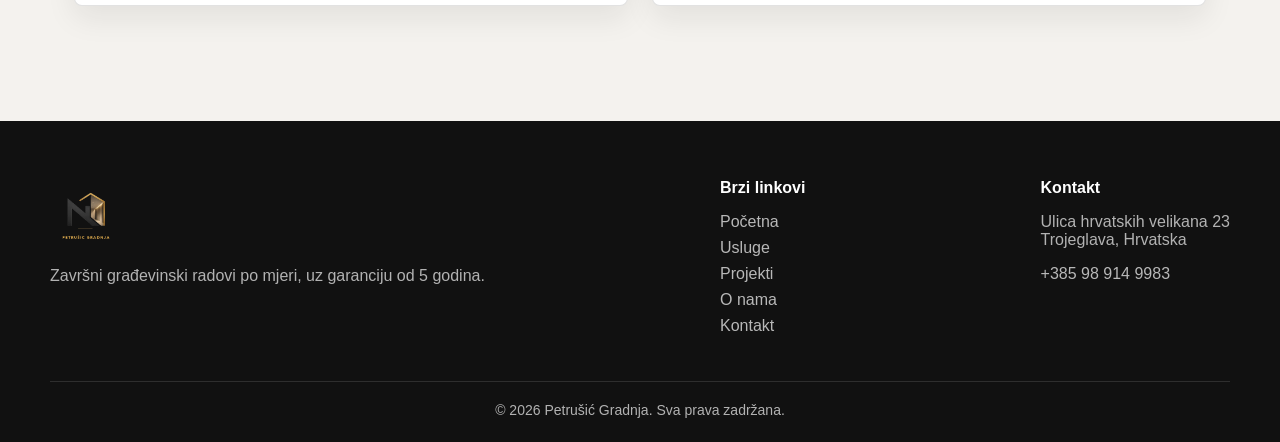
==== commit 2360b797: "Update brand email Update brand email" ====
--- a/about.html
+++ b/about.html
@@ -4,8 +4,8 @@
 <head>
   <meta charset="UTF-8">
   <meta name="viewport" content="width=device-width, initial-scale=1.0">
-  <title>O nama | Petrušic Gradnja</title>
-  <meta name="description" content="Upoznajte Petrušic Gradnja tim sa iskustvom u Hrvatskoj i Njemačkoj, specijaliziran za knauf radove, keramiku i rohbau radove.">
+  <title>O nama | Petrušić Gradnja</title>
+  <meta name="description" content="Upoznajte Petrušić Gradnja tim sa iskustvom u Hrvatskoj i Njemačkoj, specijaliziran za knauf radove, keramiku i rohbau radove.">
   <link rel="stylesheet" href="style.css">
 </head>
 
@@ -14,7 +14,7 @@
 <header class="navbar">
 
   <div class="logo">
-    <img src="logo-petrusic-gradnja.png" alt="Petrušic Gradnja Logo">
+    <img src="logo-petrusic-gradnja.png" alt="Petrušić Gradnja Logo">
   </div>
 
   <nav>
@@ -37,7 +37,7 @@
 
 <section class="hero">
 
-  <img src="onama.JPG" class="hero-img" alt="Petrušic Gradnja tim na objektu">
+  <img src="onama.JPG" class="hero-img" alt="Petrušić Gradnja tim na objektu">
 
   <div class="hero-content">
 
@@ -59,7 +59,7 @@
   <div class="team-grid">
 
     <div class="team-card">
-      <img src="vlasnik.png" alt="Vlasnik Petrušic Gradnja">
+      <img src="vlasnik.png" alt="Vlasnik Petrušić Gradnja">
       <div class="team-text">
         <h3>Niko Petrušić</h3>
         <p class="team-role">Vlasnik / majstor</p>
@@ -72,7 +72,7 @@
     </div>
 
     <div class="team-card">
-      <img src="radnik1.png" alt="Radnik Petrušic Gradnja">
+      <img src="radnik1.png" alt="Radnik Petrušić Gradnja">
       <div class="team-text">
         <h3>Milorad Brandeis</h3>
         <p class="team-role">Majstor / izvođač radova</p>
@@ -93,7 +93,7 @@
 
     <div>
       <div class="footer-logo">
-        <img src="logo-petrusic-gradnja.png" alt="Petrušic Gradnja Logo">
+        <img src="logo-petrusic-gradnja.png" alt="Petrušić Gradnja Logo">
       </div>
 
       <p>Završni građevinski radovi po mjeri, uz garanciju od 5 godina.</p>
@@ -117,7 +117,7 @@
   </div>
 
   <p class="footer-bottom">
-    © 2026 Petrušic Gradnja. Sva prava zadržana.
+    © 2026 Petrušić Gradnja. Sva prava zadržana.
   </p>
 
 </footer>
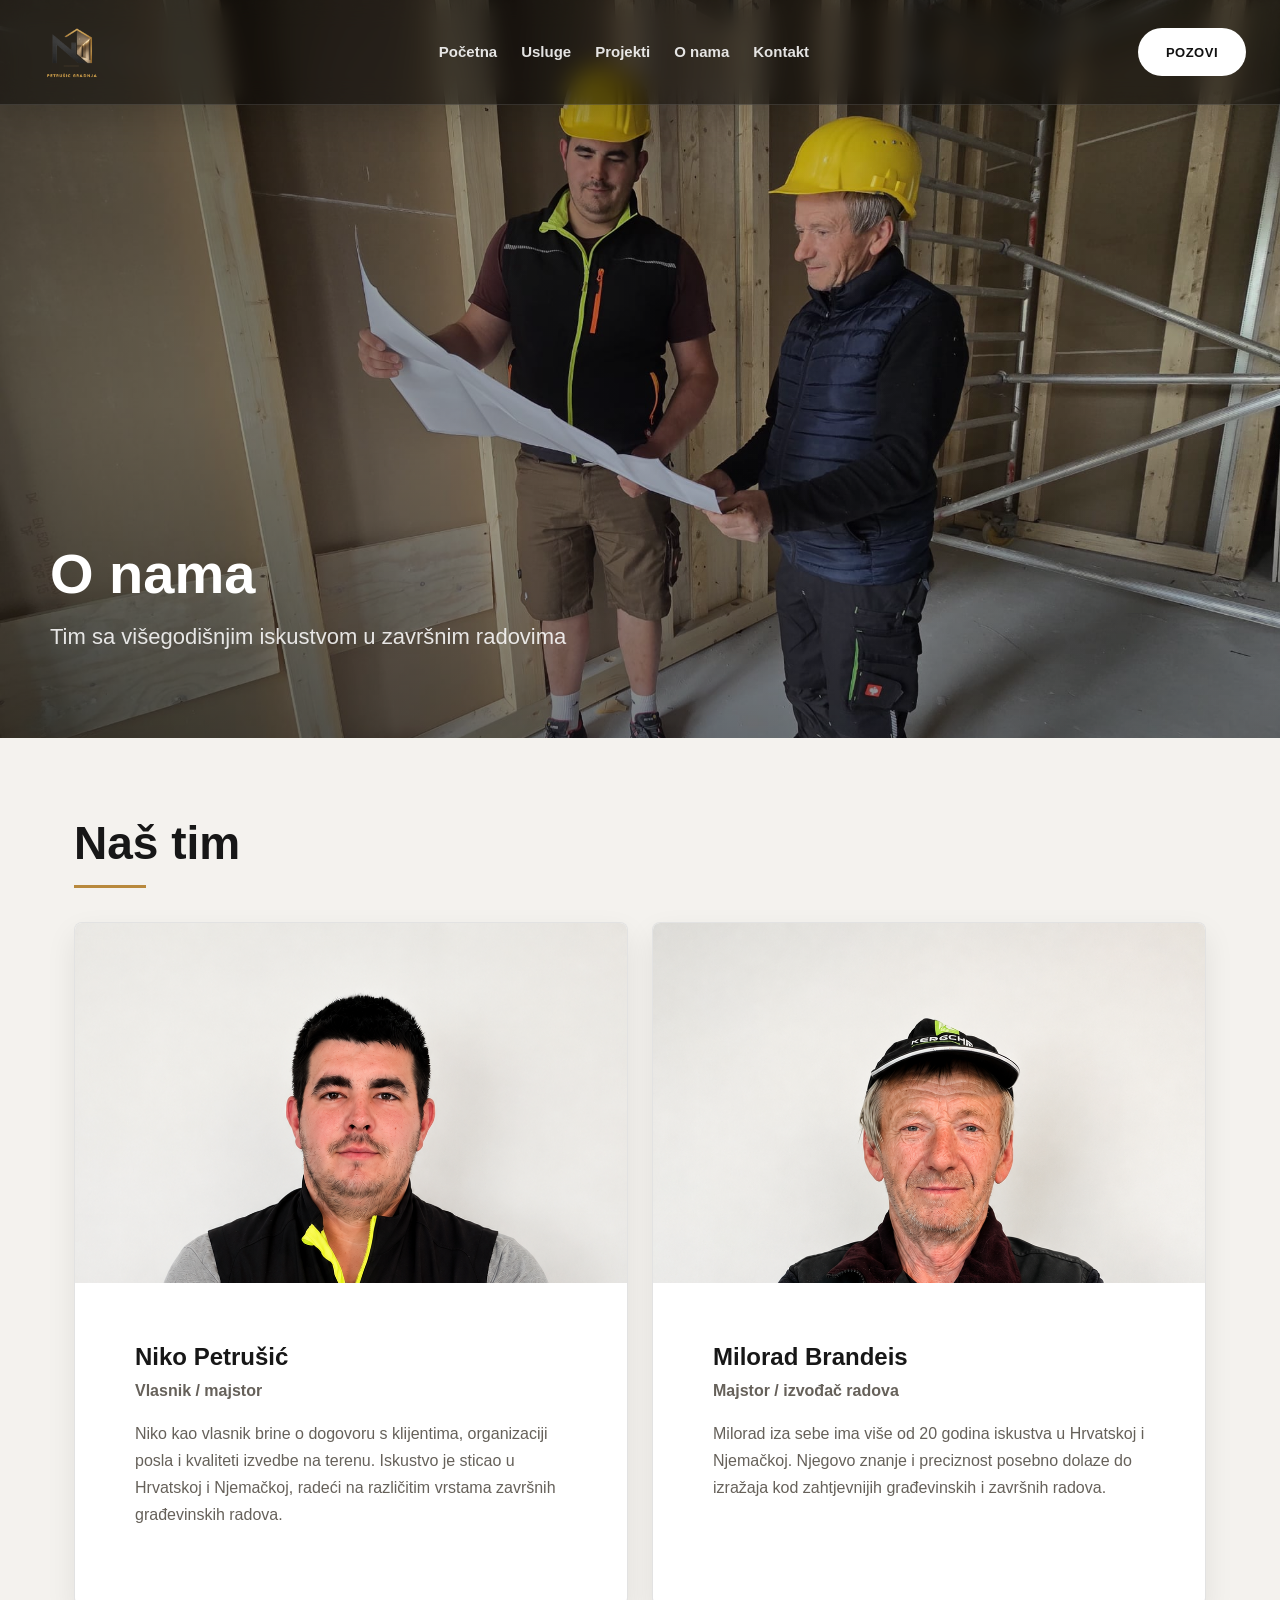
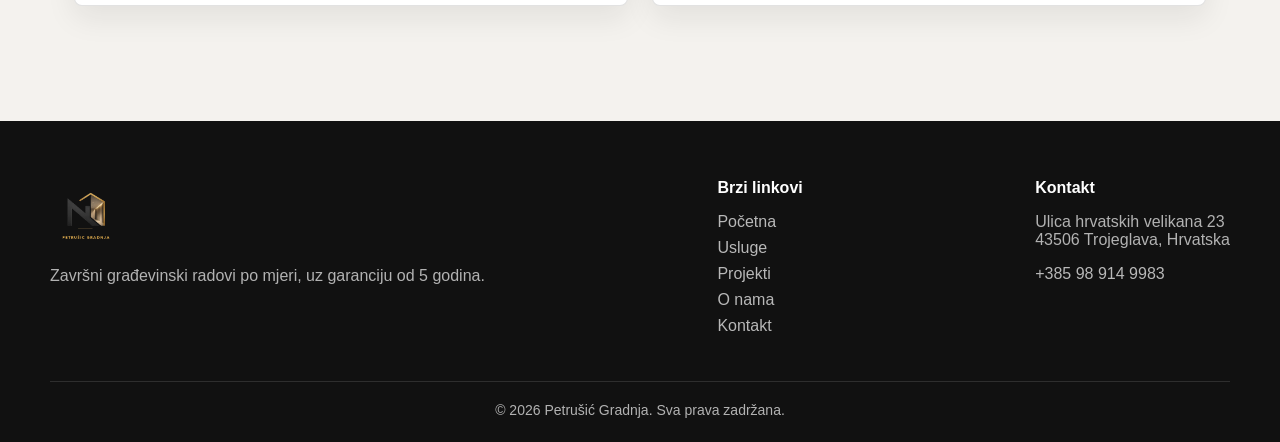
==== commit 6df8c2e0: "Update postal code" ====
--- a/about.html
+++ b/about.html
@@ -110,7 +110,7 @@
 
     <div>
       <h4>Kontakt</h4>
-      <p>Ulica hrvatskih velikana 23<br>Trojeglava, Hrvatska</p>
+      <p>Ulica hrvatskih velikana 23<br>43506 Trojeglava, Hrvatska</p>
       <p><a href="tel:+385989149983">+385 98 914 9983</a></p>
     </div>
 
